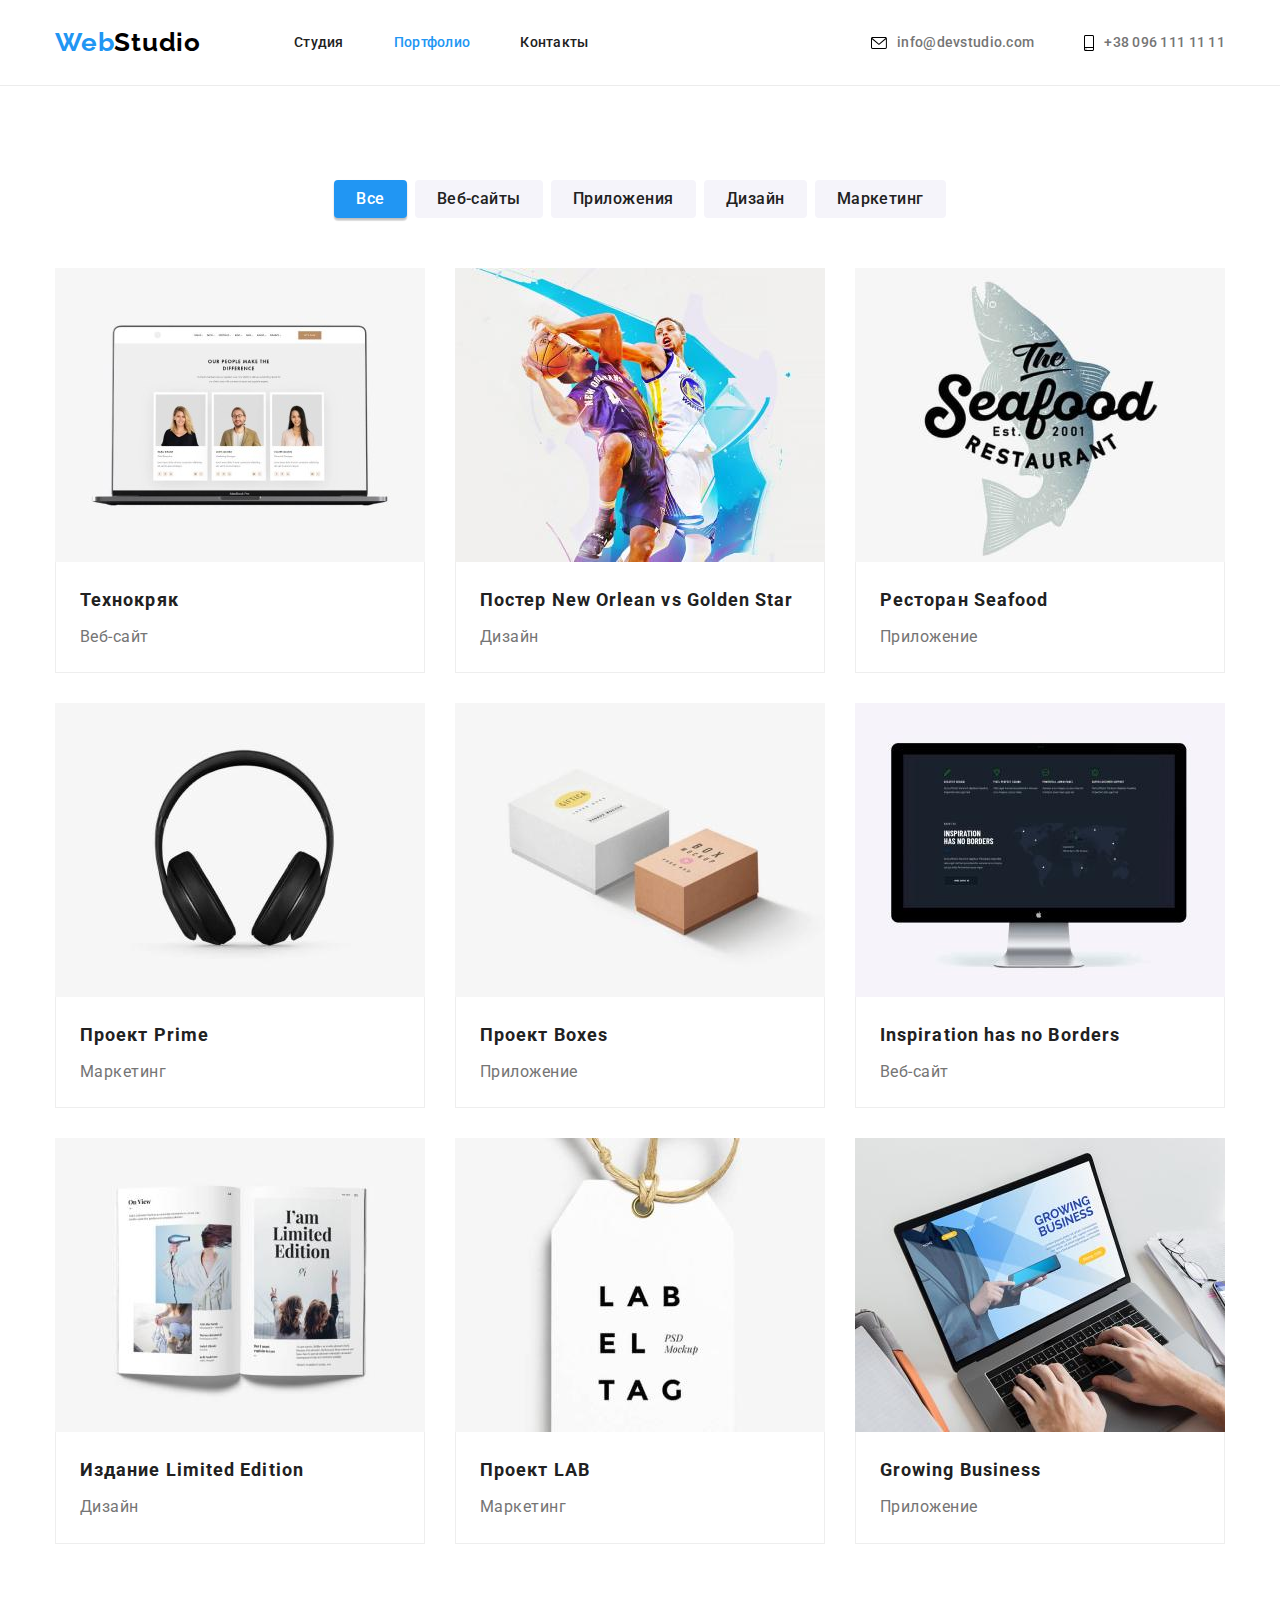
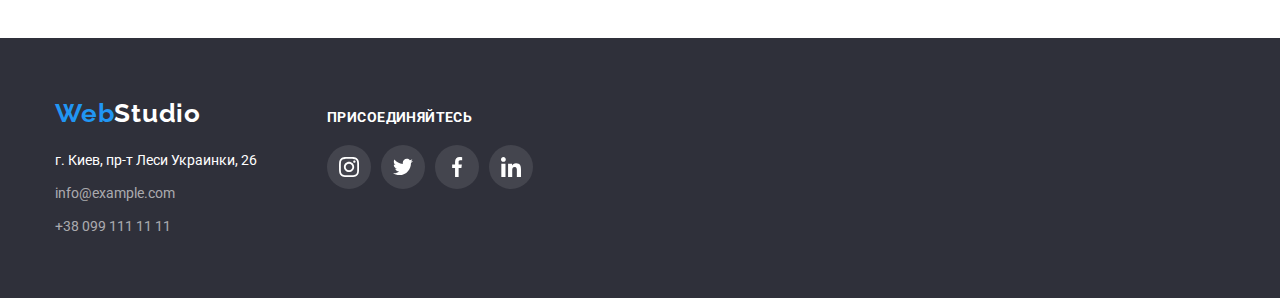
==== portfolio.html @ 83ca03f3 "копіює файли попереднього репозиторію" ====
<!DOCTYPE html>
<html lang="ru">

<head>
  <meta charset="UTF-8" />
  <meta http-equiv="X-UA-Compatible" content="IE=edge" />
  <meta name="viewport" content="width=device-width, initial-scale=1.0" />
  <title>WebStudio</title>
  <link rel="preconnect" href="https://fonts.googleapis.com">
  <link rel="preconnect" href="https://fonts.gstatic.com" crossorigin>
  <link href="https://fonts.googleapis.com/css2?family=Raleway:wght@700&family=Roboto:wght@400;500;700;900&display=swap"
    rel="stylesheet">
  <link rel="stylesheet" href="https://cdnjs.cloudflare.com/ajax/libs/modern-normalize/1.1.0/modern-normalize.min.css">
  <link rel="stylesheet" href="./css/styles.css">

</head>

<body>
  <!-- header -->
  <header class="header">
    <div class="container">
      <a href="" class="logo link">Web<span class="header-modifier-logo">Studio</span></a>
      <nav>
        <ul class="nav list">
          <li class="list-item"><a href="./index.html" class="nav-item link">Студия</a></li>
          <li class="list-item"><a href="./portfolio.html" class="nav-item active link">Портфолио</a></li>
          <li class="list-item"><a href="" class="nav-item  link">Контакты</a></li>
        </ul>
      </nav>

      <ul class="nav-inner list">
        <li class="list-item"><a href="mailto:info@devstudio.com" class="nav-inner-item  link">
            <svg class="nav-inner-icon icon-envelope" width="16px" height="12px">
              <use href="./images/icons.svg#icon-envelope"></use>
            </svg>
            info@devstudio.com</a>
        </li>
        <li class="list-item"><a href="tel:+380961111111" class="nav-inner-item  link">
            <svg class="nav-inner-icon icon-smartphone" width="10px" height="16px">
              <use href="./images/icons.svg#icon-smartphone"></use>
            </svg>
            +38 096 111 11 11</a></li>
      </ul>
    </div>
  </header>

  <main>
    <!-- portfolio -->
    <section class="portfolio section">
      <div class="container">
        <h1 class="title visually-hidden">Портфолио</h1>
        <ul class="menu list">
          <li class="list-item"><button type="button" class="menu-button active">Все</button></li>
          <li class="list-item"><button type="button" class="menu-button">Веб-сайты</button></li>
          <li class="list-item"><button type="button" class="menu-button">Приложения</button></li>
          <li class="list-item"><button type="button" class="menu-button">Дизайн</button></li>
          <li class="list-item"><button type="button" class="menu-button">Маркетинг</button></li>
        </ul>

        <ul class="projects list">
          <li class="list-item">
            <a href="" class="project-link link">
              <img src="./images/technocrack.jpg" alt="на экране ноутбука вебсайт" width="370">
              <div class="projects-content">
                <h2 class="project-title">Технокряк</h2>
                <p class="project-paragraph">Веб-сайт</p>
              </div>
            </a>

          </li>
          <li class="list-item">
            <a href="" class="project-link link">
              <img src="./images/poster-new-orl.jpg" alt="постер с изображением баскетболистов" width="370">
              <div class="projects-content">
                <h2 class="project-title">Постер New Orlean vs Golden Star</h2>
                <p class="project-paragraph">Дизайн</p>
              </div>
            </a>
          </li>
          <li class="list-item">
            <a href="" class="project-link link">
              <img src="./images/restaurant-seafood.jpg" alt="логотип ресторана" width="370">
              <div class="projects-content">
                <h2 class="project-title">Ресторан Seafood</h2>
                <p class="project-paragraph">Приложение</p>
              </div>
            </a>
          </li>
          <li class="list-item">
            <a href="" class="project-link link">
              <img src="./images/project-prime.jpg" alt="наушники" width="370">
              <div class="projects-content">
                <h2 class="project-title">Проект Prime</h2>
                <p class="project-paragraph">Маркетинг</p>
              </div>
            </a>
          </li>
          <li class="list-item">
            <a href="" class="project-link link">
              <img src="./images/project-boxes.jpg" alt="две коробки" width="370">
              <div class="projects-content">
                <h2 class="project-title">Проект Boxes</h2>
                <p class="project-paragraph">Приложение</p>
              </div>
            </a>
          </li>
          <li class="list-item">
            <a href="" class="project-link link">
              <img src="./images/inspiration.jpg" alt="вебсайт на экране монитора" width="370">
              <div class="projects-content">
                <h2 class="project-title">Inspiration has no Borders</h2>
                <p class="project-paragraph">Веб-сайт</p>
              </div>
            </a>
          </li>
          <li class="list-item">
            <a href="" class="project-link link">
              <img src="./images/limited-edition.jpg" alt="развертка журнала" width="370">
              <div class="projects-content">
                <h2 class="project-title">Издание Limited Edition</h2>
                <p class="project-paragraph">Дизайн</p>
              </div>
            </a>
          </li>
          <li class="list-item">
            <a href="" class="project-link link">
              <img src="./images/project-lab.jpg" alt="бирка" width="370">
              <div class="projects-content">
                <h2 class="project-title">Проект LAB</h2>
                <p class="project-paragraph">Маркетинг</p>
              </div>
            </a>
          </li>
          <li class="list-item">
            <a href="" class="project-link link">
              <img src="./images/growing-business.jpg" alt="человек печатает на лэптопе" width="370">
              <div class="projects-content">
                <h2 class="project-title">Growing Business</h2>
                <p class="project-paragraph">Приложение</p>
              </div>
            </a>
          </li>
        </ul>
      </div>

    </section>
  </main>

  <!-- footer  -->
  <footer class="footer">
    <div class="container">
      <div>
        <a href="" class="footer-logo link">Web<span class="footer-modifier-logo">Studio</span></a>
        <address>
          <ul class="footer-list list">
            <li class="list-item">
              <a href="https://goo.gl/maps/eR7fZNgkEcZo2k5L9" target="_blank" class="footer-addres link">г. Киев,
                пр-т
                Леси
                Украинки, 26</a>
            </li>

            <li class="list-item">
              <a href="mailto:info@example.com" class="footer-mail link">info@example.com</a>
            </li>

            <li class="list-item">
              <a href="tel:+380991111111" class="footer-tel link">+38 099 111 11 11</a>
            </li>
          </ul>
        </address>
      </div>
      <div class="footer-follow">
        <p class="footer-follow-paragraph">присоединяйтесь</p>
        <ul class="footer-follow-list list">
          <li class="footer-follow-item"><a class="follow-link" href="">
              <svg class="footer-icon" height="20px" width="20px">
                <use href="./images/icons.svg#icon-instagram"></use>
              </svg>
            </a>
          </li>
          <li class="footer-follow-item"><a class="follow-link" href="">
              <svg class="footer-icon" height="20px" width="20px">
                <use href="./images/icons.svg#icon-twitter"></use>
              </svg>
            </a>
          </li>
          <li class="footer-follow-item"><a class="follow-link" href="">
              <svg class="footer-icon" height="20px" width="20px">
                <use href="./images/icons.svg#icon-facebook"></use>
              </svg>
            </a>
          </li>
          <li class="footer-follow-item"><a class="follow-link" href="">
              <svg class="footer-icon" height="20px" width="20px">
                <use href="./images/icons.svg#icon-linkedin"></use>
              </svg>
            </a>
          </li>
        </ul>
      </div>
    </div>
  </footer>
</body>

</html>
---- css/styles.css ----
:root {
  --header-color: #212121;
  --logo-color: #000000;
  --basic-white-color: #ffffff;
  --secondary-white-color: rgba(255, 255, 255, 0.6);
  --text-color: #757575;
  --accent-color: #2196f3;

  --dark-background-color: #2f303a;
  --light-background-color: #ececec;
  --gray-background: #f5f4fa;
  --border-color: #eeeeee;

  --icon-color: #AFB1B8;
  --footer-icon-bg: rgba(255, 255, 255, 0.1);

  --box-shadow: 0px 1px 3px rgba(0, 0, 0, 0.12), 0px 1px 1px rgba(0, 0, 0, 0.14), 0px 2px 1px rgba(0, 0, 0, 0.2);
  border-radius: 0px 0px 4px 4px;
  --button-shadow: 0px 3px 1px rgba(0, 0, 0, 0.1), 0px 1px 2px rgba(0, 0, 0, 0.08), 0px 2px 2px rgba(0, 0, 0, 0.12);

  --img-gap: 30px;

  --raleway: "Raleway", sans-serif;
  --roboto: "Roboto", sans-serif;
}

body {
  background-color: var(--basic-white-color);
  color: var(--text-color);
  font-family: var(--roboto);
}

h1,
h2,
h3,
p,
ul {
  margin: 0;
  padding: 0;
}

img {
  display: block;
  max-width: 100%;
  height: auto;
}

.link {
  list-style-type: none;
  text-decoration: none;
}

.visually-hidden {
  position: absolute;
  white-space: nowrap;
  width: 1px;
  height: 1px;
  overflow: hidden;
  border: 0;
  padding: 0;
  clip: rect(0 0 0 0);
  clip-path: inset(50%);
  margin: -1px;
}

.list {
  list-style-type: none;
}

.container {
  width: 1200px;
  margin-left: auto;
  margin-right: auto;
  padding-right: 15px;
  padding-left: 15px;
  /* outline: 2px solid tomato; */
}

.section {
  padding-top: 94px;
  padding-bottom: 94px;
}

/* 
header
*/
.header > .container {
  display: flex;
  align-items: center;
}

.header {
  border-bottom: 1px solid var(--light-background-color);
  background-color: var(--basic-white-color);
  /* background-color: teal; */
}

.logo {
  margin-right: 93px;
  padding-top: 24px;
  padding-bottom: 24px;
  color: var(--accent-color);
  font-family: var(--raleway);
  font-weight: 700;
  font-size: 26px;
  line-height: 1.2;
  letter-spacing: 0.03em;
}

.header-modifier-logo {
  color: var(--logo-color);
}

.nav,
.nav-inner {
  display: flex;
  font-weight: 500;
  font-size: 14px;
  line-height: 1.5;
  letter-spacing: 0.02em;
}

.nav > .list-item:not(:last-child) {
  margin-right: 50px;
}

.nav-inner {
  margin-left: auto;
}

.nav-inner > .list-item:not(:last-child) {
  margin-right: 50px;
}

.nav-item {
  color: var(--header-color);
  display: block;
  padding-top: 32px;
  padding-bottom: 32px;
}

.nav-inner-item {
  color: var(--text-color);
  display: flex;
  align-items: center;
  padding-top: 32px;
  padding-bottom: 32px;
}

.nav-inner-icon {
  margin-right: 10px;
}



.nav-item:hover,
.nav-item:focus,
.nav-inner-item:hover,
.nav-inner-item:focus {
  color: var(--accent-color);
}

.nav-inner-item:hover .nav-inner-icon,
.nav-inner-item:focus .nav-inner-icon {
  fill: var(--accent-color);
}

.nav-item.active {
  color: var(--accent-color);
}


/* hero */

.hero {
  background-color: var(--dark-background-color);
  background-image:
  linear-gradient(rgba(47, 48, 58, 0.4),
    rgba(47, 48, 58, 0.4)),
    url(../images/hero-img.jpg);
  background-repeat: no-repeat;
  background-position: center;
  background-size: cover;
  max-width: 1600px;
  margin: 0 auto;
  padding-top: 200px;
  padding-bottom: 200px;  
}

.hero-title {
  margin-right: auto;
  margin-left: auto;
  margin-bottom: 30px;
  width: 696px;
  color: var(--basic-white-color);
  font-weight: 900;
  font-size: 44px;
  line-height: 1.4;
  text-transform: uppercase;
  text-align: center;
  letter-spacing: 0.06em;
}

.hero-button {
  display: block;
  margin-right: auto;
  margin-left: auto;
  padding: 10px 32px;
  border-radius: 4px;
  min-width: 200px;
  border: 0ch;
  background-color: var(--accent-color);
  color: var(--basic-white-color);
  font-family: inherit;
  font-weight: 700;
  font-size: 16px;
  line-height: 1.9;
  text-align: center;
  letter-spacing: 0.06em;
}

.hero-button:focus,
.hero-button:hover {
  cursor: pointer;
}

/* specifics */

.specifics-thumb {
  background-color: var(--gray-background);
  border-radius: 4px;
  height: 120px;
  width: 270px;
  margin-bottom: 30px;
  display: flex;
  justify-content: center;
  align-items: center;
}

.specifics-list {
  display: flex;
  margin-right: calc(-1 * var(--img-gap));
}

.specifics-list > .list-item {
  flex-basis: calc(100% / 4 - var(--img-gap));
  margin-right: var(--img-gap);
}

.specifics-title {
  margin-bottom: 10px;
  color: var(--header-color);
  font-weight: 700;
  font-size: 14px;
  line-height: 1.4;
  text-transform: uppercase;
  letter-spacing: 0.03em;
}

.specifics-paragraph {
  font-size: 14px;
  line-height: 1.7;
  letter-spacing: 0.03em;
}

/* work */
.work.section {
  padding-top: 0;
}

.work-title {
  margin-bottom: 50px;
  color: var(--header-color);
  font-style: normal;
  font-weight: 700;
  font-size: 36px;
  line-height: 1.2;
  text-align: center;
  letter-spacing: 0.03em;
}

.work-list {
  display: flex;
  margin-right: calc(-1 * var(--img-gap));
}

.work-list > .list-item {
  flex-basis: calc(100% / 3 - var(--img-gap));
  margin-right: var(--img-gap);
}

/* team */
.team {
  background-color: var(--gray-background);
}

.team-title {
  margin-bottom: 50px;
  font-weight: 700;
  font-size: 36px;
  line-height: 42px;
  text-align: center;
  letter-spacing: 0.03em;
  color: var(--header-color);
}

.team-list {
  display: flex;
  margin-right: calc(-1 * var(--img-gap));
}

.team-list > .list-item {
  flex-basis: calc(100% / 4 - var(--img-gap));
  margin-right: var(--img-gap);
  background-color: var(--basic-white-color);
  border-radius: 0px 0px 4px 4px;
  box-shadow: var(--box-shadow);
}

.team-item {
  padding: 30px;
}

.team-name {
  margin-bottom: 10px;
  color: var(--header-color);
  font-weight: 500;
  font-size: 16px;
  line-height: 1.2;
  text-align: center;
  letter-spacing: 0.03em;
}

.team-paragraph {
  font-size: 16px;
  line-height: 1.2;
  text-align: center;
  letter-spacing: 0.03em;
  margin-bottom: 16px;
}

.team-follow {
  display: flex;
  justify-content: space-between;
}

.follow-link {
  display: flex;
  justify-content: center;
  align-items: center;
  width: 44px;
  height: 44px;
  border-radius: 50%;
  background-color: var(--basic-white-color);
  color: var(--icon-color);
}

.team-icon {
  fill: currentColor;
}

.team-follow-item>.follow-link:hover,
.team-follow-item>.follow-link:focus {
  background-color: var(--accent-color);
  color: var(--basic-white-color);
}

/* clients */

.clients-title {
  font-weight: 700;
  font-size: 36px;
  line-height: 42px;
  text-align: center;
  letter-spacing: 0.03em;
  color: var(--header-color);
  margin-bottom: 50px;
}

.clients-list {
  display: flex;
  margin-right: calc(-1 * var(--img-gap));
}

.clients-item {
  flex-basis: calc(100% / 6 - var(--img-gap));
  margin-right: var(--img-gap);
}

.clients-link {
  display: flex;
  justify-content: center;
  align-items: center;
  width: 170px; 
  height: 92px;
  border: 1px solid #AFB1B8;
  border-radius: 4px;
  background-color: var(--basic-white-color);
  color: var(--icon-color);
}

.clients-icon {
  fill: currentColor;
}

.clients-link:hover,
.clients-link:focus {
  border-color: var(--accent-color);
  color: var(--accent-color);
}

/* footer */
.footer {
  padding-top: 60px;
  padding-bottom: 60px;
  background-color: var(--dark-background-color);
}

.footer .container {
  align-items: baseline;
  display: flex;
}

.footer-logo {
  display: inline-block;
  margin-bottom: 20px;
  color: var(--accent-color);
  font-family: var(--raleway);
  font-weight: 700;
  font-size: 26px;
  line-height: 1.2;
  letter-spacing: 0.03em;
}

.footer-modifier-logo {
  color: var(--basic-white-color);
}

.footer-list {
  font-style: normal;
  font-size: 14px;
  line-height: 1.7;
}

.footer-list > .list-item:not(:last-child) {
  margin-bottom: 9px;
}

.footer-addres {
  color: var(--basic-white-color);
}

.footer-mail,
.footer-tel {
  color: var(--secondary-white-color);
}

.footer-mail:hover,
.footer-tel:hover,
.footer-addres:hover,
.footer-mail:focus,
.footer-tel:focus,
.footer-addres:focus {
  color: var(--accent-color);
}

.footer-follow {
  margin-left: 70px;
}

.footer-follow-paragraph {  
  margin-bottom: 20px;
  font-weight: 700;
  font-size: 14px;
  line-height: 16px;
  letter-spacing: 0.03em;
  text-transform: uppercase;
  color: var(--basic-white-color);
}

.footer-follow-list {
  display: flex;
}

.footer-follow-item:not(:last-child) {
  margin-right: 10px;
}

.footer-follow-item>.follow-link {
  background-color: var(--footer-icon-bg);
  fill: var(--basic-white-color);
}

.footer-follow-item>.follow-link:hover,
.footer-follow-item>.follow-link:focus {
  background-color: var(--accent-color);
}



/* portfolio */

/* menu */

.menu {
  display: flex;
  margin-bottom: 50px;
  justify-content: center;
}

.menu > .list-item:not(:last-child) {
  margin-right: 8px;
}

.menu-button {
  padding: 6px 22px;
  border-radius: 4px;
  border: 0;
  font-family: inherit;
  background-color: var(--gray-background);
  color: var(--header-color);
  font-weight: 500;
  font-size: 16px;
  line-height: 1.6;
  text-align: center;
  cursor: pointer;
  letter-spacing: 0.03em;
}

.menu-button:hover,
.menu-button:focus {
  background-color: var(--accent-color);
  color: var(--basic-white-color);
  box-shadow: var(--button-shadow);
}

.menu-button.active {
  background-color: var(--accent-color);
  color: var(--basic-white-color);
  box-shadow: var(--button-shadow);
}

/* projects */
.projects {
  display: flex;
  flex-wrap: wrap;
  margin-left: calc(-1 * var(--img-gap));
  margin-top: calc(-1 * var(--img-gap));
}

.projects > .list-item {
  flex-basis: calc(100% / 3 - var(--img-gap));
  margin-left: var(--img-gap);
  margin-top: var(--img-gap);
}

.projects-content {
  padding: 20px 24px;
  background: var(--basic-white-color);
  border: 1px solid var(--border-color);
  border-top: 0;
}

.project-title {
  margin-bottom: 4px;
  color: var(--header-color);
  font-size: 18px;
  line-height: 2;
  letter-spacing: 0.06em;
}

.project-paragraph {
  font-size: 16px;
  line-height: 1.9;
  letter-spacing: 0.03em;
  color: var(--text-color);
}

.project-link {
  display: block;
}

.project-link:hover,
.project-link:focus {
  box-shadow: 0px 1px 1px rgba(0, 0, 0, 0.12),
  0px 4px 4px rgba(0, 0, 0, 0.06),
  1px 4px 6px rgba(0, 0, 0, 0.16);
}
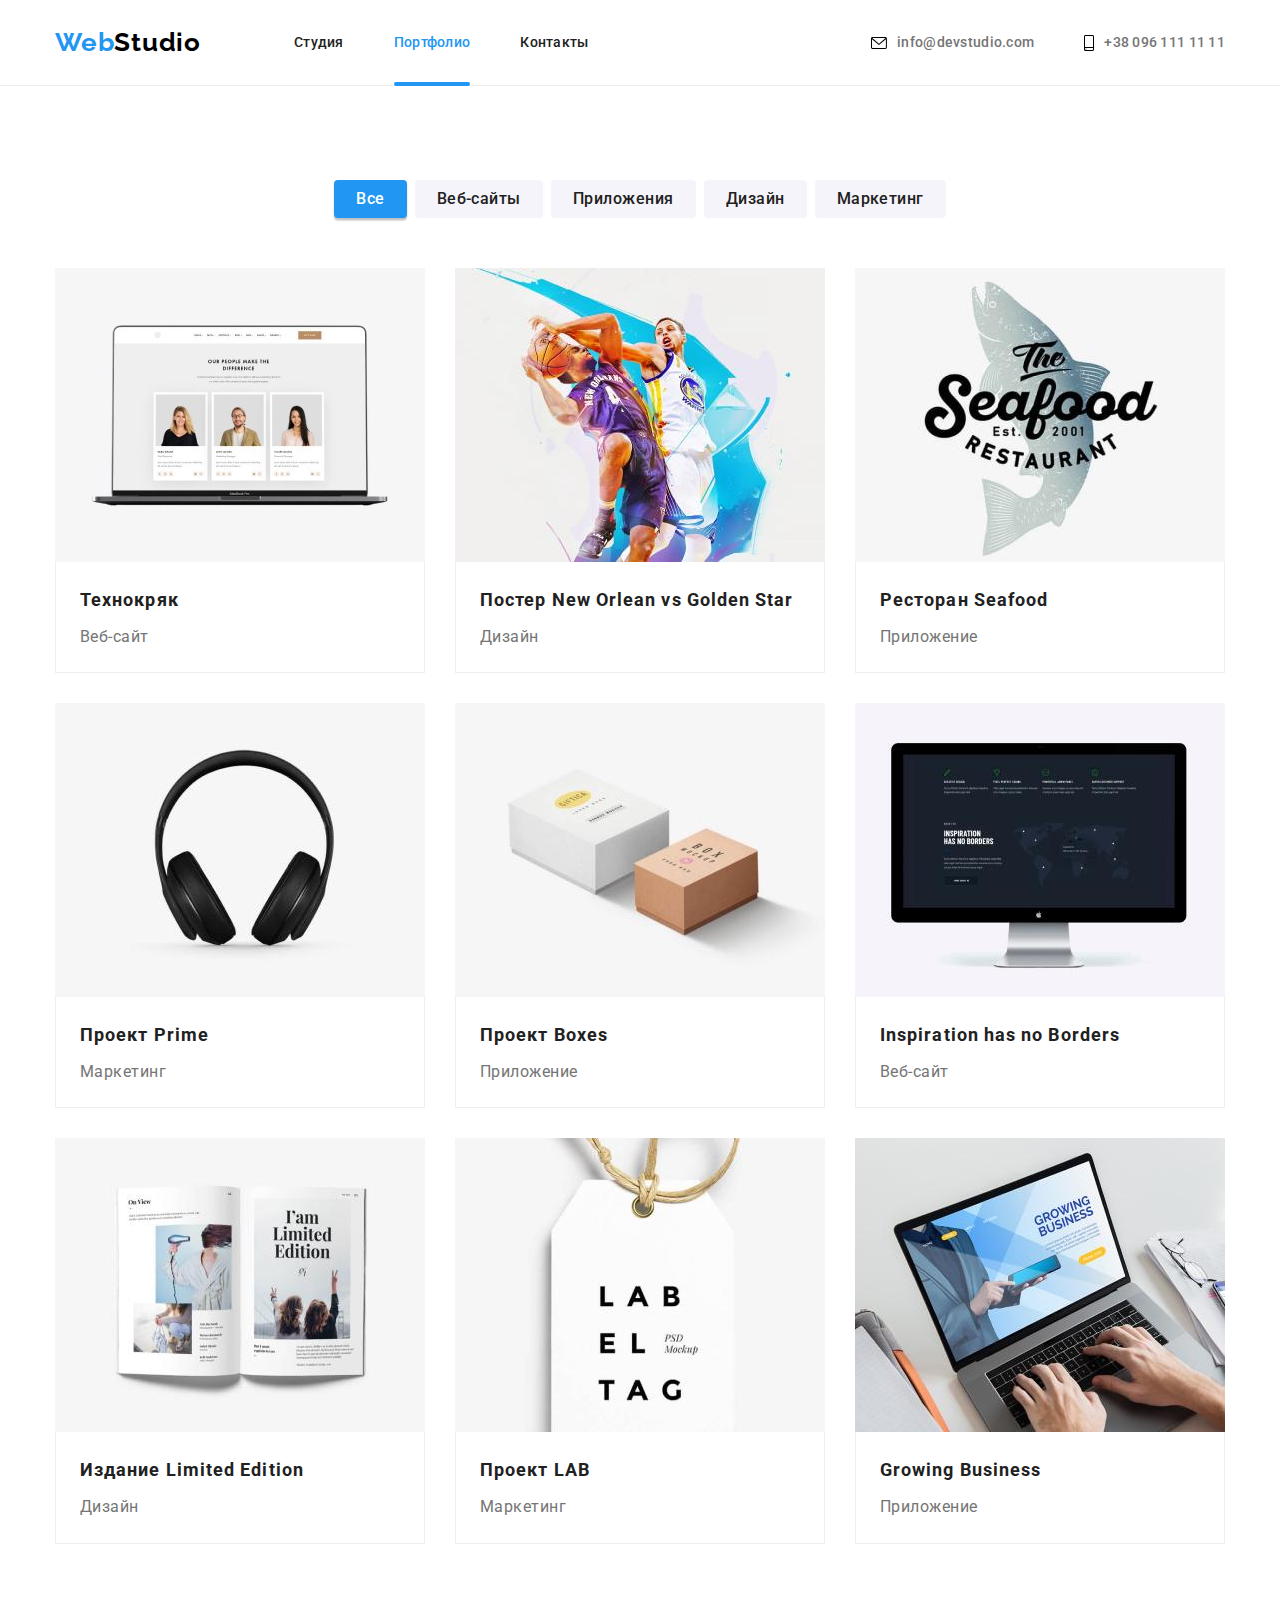
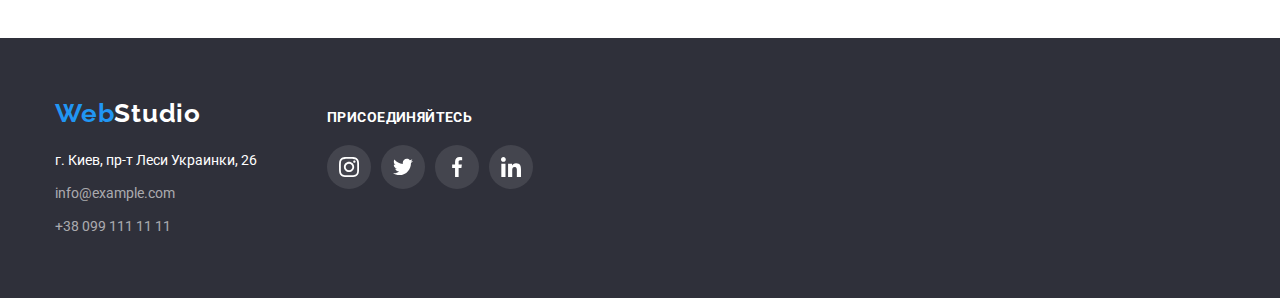
==== commit fa633b26: "додає переходи" ====
--- a/portfolio.html
+++ b/portfolio.html
@@ -60,7 +60,13 @@
         <ul class="projects list">
           <li class="list-item">
             <a href="" class="project-link link">
-              <img src="./images/technocrack.jpg" alt="на экране ноутбука вебсайт" width="370">
+              <div class="project-overlay-wraper">
+                <img src="./images/technocrack.jpg" alt="на экране ноутбука вебсайт" width="370">
+                <p class="project-overlay">Ресурс предлагает комплексные предложения с разным уровнем функционала и
+                  сервисов. Все это позволит
+                  посетителю получить
+                  исчерпывающие сведения о компании или частном лице.</p>
+              </div>
               <div class="projects-content">
                 <h2 class="project-title">Технокряк</h2>
                 <p class="project-paragraph">Веб-сайт</p>
@@ -70,7 +76,13 @@
           </li>
           <li class="list-item">
             <a href="" class="project-link link">
-              <img src="./images/poster-new-orl.jpg" alt="постер с изображением баскетболистов" width="370">
+              <div class="project-overlay-wraper">
+                <img src="./images/poster-new-orl.jpg" alt="постер с изображением баскетболистов" width="370">
+                <p class="project-overlay">Ресурс предлагает комплексные предложения с разным уровнем функционала и
+                  сервисов. Все это позволит
+                  посетителю получить
+                  исчерпывающие сведения о компании или частном лице.</p>
+              </div>
               <div class="projects-content">
                 <h2 class="project-title">Постер New Orlean vs Golden Star</h2>
                 <p class="project-paragraph">Дизайн</p>
@@ -79,16 +91,29 @@
           </li>
           <li class="list-item">
             <a href="" class="project-link link">
-              <img src="./images/restaurant-seafood.jpg" alt="логотип ресторана" width="370">
+              <div class="project-overlay-wraper">
+                <img src="./images/restaurant-seafood.jpg" alt="логотип ресторана" width="370">
+                <p class="project-overlay">Ресурс предлагает комплексные предложения с разным уровнем функционала и
+                  сервисов. Все это позволит
+                  посетителю получить
+                  исчерпывающие сведения о компании или частном лице.</p>
+              </div>
               <div class="projects-content">
                 <h2 class="project-title">Ресторан Seafood</h2>
                 <p class="project-paragraph">Приложение</p>
-              </div>
-            </a>
-          </li>
-          <li class="list-item">
-            <a href="" class="project-link link">
-              <img src="./images/project-prime.jpg" alt="наушники" width="370">
+
+              </div>
+            </a>
+          </li>
+          <li class="list-item">
+            <a href="" class="project-link link">
+              <div class="project-overlay-wraper">
+                <img src="./images/project-prime.jpg" alt="наушники" width="370">
+                <p class="project-overlay">Ресурс предлагает комплексные предложения с разным уровнем функционала и
+                  сервисов. Все это позволит
+                  посетителю получить
+                  исчерпывающие сведения о компании или частном лице.</p>
+              </div>
               <div class="projects-content">
                 <h2 class="project-title">Проект Prime</h2>
                 <p class="project-paragraph">Маркетинг</p>
@@ -97,7 +122,13 @@
           </li>
           <li class="list-item">
             <a href="" class="project-link link">
-              <img src="./images/project-boxes.jpg" alt="две коробки" width="370">
+              <div class="project-overlay-wraper">
+                <img src="./images/project-boxes.jpg" alt="две коробки" width="370">
+                <p class="project-overlay">Ресурс предлагает комплексные предложения с разным уровнем функционала и
+                  сервисов. Все это позволит
+                  посетителю получить
+                  исчерпывающие сведения о компании или частном лице.</p>
+              </div>
               <div class="projects-content">
                 <h2 class="project-title">Проект Boxes</h2>
                 <p class="project-paragraph">Приложение</p>
@@ -106,7 +137,13 @@
           </li>
           <li class="list-item">
             <a href="" class="project-link link">
-              <img src="./images/inspiration.jpg" alt="вебсайт на экране монитора" width="370">
+              <div class="project-overlay-wraper">
+                <img src="./images/inspiration.jpg" alt="вебсайт на экране монитора" width="370">
+                <p class="project-overlay">Ресурс предлагает комплексные предложения с разным уровнем функционала и
+                  сервисов. Все это позволит
+                  посетителю получить
+                  исчерпывающие сведения о компании или частном лице.</p>
+              </div>
               <div class="projects-content">
                 <h2 class="project-title">Inspiration has no Borders</h2>
                 <p class="project-paragraph">Веб-сайт</p>
@@ -115,7 +152,13 @@
           </li>
           <li class="list-item">
             <a href="" class="project-link link">
-              <img src="./images/limited-edition.jpg" alt="развертка журнала" width="370">
+              <div class="project-overlay-wraper">
+                <img src="./images/limited-edition.jpg" alt="развертка журнала" width="370">
+                <p class="project-overlay">Ресурс предлагает комплексные предложения с разным уровнем функционала и
+                  сервисов. Все это позволит
+                  посетителю получить
+                  исчерпывающие сведения о компании или частном лице.</p>
+              </div>
               <div class="projects-content">
                 <h2 class="project-title">Издание Limited Edition</h2>
                 <p class="project-paragraph">Дизайн</p>
@@ -124,7 +167,13 @@
           </li>
           <li class="list-item">
             <a href="" class="project-link link">
-              <img src="./images/project-lab.jpg" alt="бирка" width="370">
+              <div class="project-overlay-wraper">
+                <img src="./images/project-lab.jpg" alt="бирка" width="370">
+                <p class="project-overlay">Ресурс предлагает комплексные предложения с разным уровнем функционала и
+                  сервисов. Все это позволит
+                  посетителю получить
+                  исчерпывающие сведения о компании или частном лице.</p>
+              </div>
               <div class="projects-content">
                 <h2 class="project-title">Проект LAB</h2>
                 <p class="project-paragraph">Маркетинг</p>
@@ -133,7 +182,13 @@
           </li>
           <li class="list-item">
             <a href="" class="project-link link">
-              <img src="./images/growing-business.jpg" alt="человек печатает на лэптопе" width="370">
+              <div class="project-overlay-wraper">
+                <img src="./images/growing-business.jpg" alt="человек печатает на лэптопе" width="370">
+                <p class="project-overlay">Ресурс предлагает комплексные предложения с разным уровнем функционала и
+                  сервисов. Все это позволит
+                  посетителю получить
+                  исчерпывающие сведения о компании или частном лице.</p>
+              </div>
               <div class="projects-content">
                 <h2 class="project-title">Growing Business</h2>
                 <p class="project-paragraph">Приложение</p>
--- a/css/styles.css
+++ b/css/styles.css
@@ -5,6 +5,9 @@
   --secondary-white-color: rgba(255, 255, 255, 0.6);
   --text-color: #757575;
   --accent-color: #2196f3;
+  --background-overlay: rgba(33, 150, 243, 0.9);
+  --backdrop: rgba(0, 0, 0, 0.2);
+  --work-beckground: rgba(47, 48, 58, 0.8);
 
   --dark-background-color: #2f303a;
   --light-background-color: #ececec;
@@ -15,7 +18,7 @@
   --footer-icon-bg: rgba(255, 255, 255, 0.1);
 
   --box-shadow: 0px 1px 3px rgba(0, 0, 0, 0.12), 0px 1px 1px rgba(0, 0, 0, 0.14), 0px 2px 1px rgba(0, 0, 0, 0.2);
-  border-radius: 0px 0px 4px 4px;
+  --border-radius: 0px 0px 4px 4px;
   --button-shadow: 0px 3px 1px rgba(0, 0, 0, 0.1), 0px 1px 2px rgba(0, 0, 0, 0.08), 0px 2px 2px rgba(0, 0, 0, 0.12);
 
   --img-gap: 30px;
@@ -81,9 +84,8 @@
   padding-bottom: 94px;
 }
 
-/* 
-header
-*/
+/*----------------HEADER----------------------*/
+
 .header > .container {
   display: flex;
   align-items: center;
@@ -137,6 +139,10 @@
   display: block;
   padding-top: 32px;
   padding-bottom: 32px;
+
+  transition-property: color;
+  transition-duration: 250ms;
+  transition-timing-function: cubic-bezier(0.4, 0, 0.2, 1);
 }
 
 .nav-inner-item {
@@ -145,13 +151,19 @@
   align-items: center;
   padding-top: 32px;
   padding-bottom: 32px;
+
+  transition-property: color;
+  transition-duration: 250ms;
+  transition-timing-function: cubic-bezier(0.4, 0, 0.2, 1);
 }
 
 .nav-inner-icon {
   margin-right: 10px;
-}
-
-
+
+  transition-property: fill;
+  transition-duration: 250ms;
+  transition-timing-function: cubic-bezier(0.4, 0, 0.2, 1);
+}
 
 .nav-item:hover,
 .nav-item:focus,
@@ -169,8 +181,25 @@
   color: var(--accent-color);
 }
 
-
-/* hero */
+.nav .list-item {
+  position: relative;
+}
+
+.nav-item.active::after {
+  position: absolute;
+  content: '';
+  display: block;
+  width: 100%;
+  height: 4px;
+  border-radius: 2px;
+  background-color: var(--accent-color);
+  bottom: 0;
+  left: 0;
+  transform: translateY(1px);
+}
+
+
+/*-----------------------HERO-------------------*/
 
 .hero {
   background-color: var(--dark-background-color);
@@ -224,7 +253,7 @@
   cursor: pointer;
 }
 
-/* specifics */
+/* -----------------SPECIFICS-------------------- */
 
 .specifics-thumb {
   background-color: var(--gray-background);
@@ -263,7 +292,7 @@
   letter-spacing: 0.03em;
 }
 
-/* work */
+/*-------------------WORK----------------- */
 .work.section {
   padding-top: 0;
 }
@@ -289,7 +318,32 @@
   margin-right: var(--img-gap);
 }
 
-/* team */
+.work-list-wrap {
+  position: relative;
+}
+
+.work-pharagraph {
+  position: absolute;
+  bottom: 0;
+  left: 0;
+  width: 100%;
+  height: 70px;
+
+  display: flex;
+  justify-content: center;
+  align-items: center;
+  
+  font-weight: 700;
+  font-size: 14px;
+  line-height: 1.14;
+  text-align: center;
+  letter-spacing: 0.03em;
+  text-transform: uppercase;
+  color: var(--basic-white-color);
+  background-color: var(--work-beckground) ;
+}
+
+/*----------------TEAM---------------------*/
 .team {
   background-color: var(--gray-background);
 }
@@ -353,6 +407,10 @@
   border-radius: 50%;
   background-color: var(--basic-white-color);
   color: var(--icon-color);
+
+  transition-property: background-color, color;
+  transition-duration: 250ms;
+  transition-timing-function: cubic-bezier(0.4, 0, 0.2, 1);
 }
 
 .team-icon {
@@ -365,7 +423,7 @@
   color: var(--basic-white-color);
 }
 
-/* clients */
+/*------------------CLIENTS---------------------*/
 
 .clients-title {
   font-weight: 700;
@@ -397,6 +455,10 @@
   border-radius: 4px;
   background-color: var(--basic-white-color);
   color: var(--icon-color);
+
+  transition-property: border-color, color;
+  transition-duration: 250ms;
+  transition-timing-function: cubic-bezier(0.4, 0, 0.2, 1);;
 }
 
 .clients-icon {
@@ -409,7 +471,7 @@
   color: var(--accent-color);
 }
 
-/* footer */
+/*------------------FOOTER-------------------*/
 .footer {
   padding-top: 60px;
   padding-bottom: 60px;
@@ -498,9 +560,9 @@
 
 
 
-/* portfolio */
-
-/* menu */
+/*--------------PORTFOLIO---------------*/
+
+/*-------------------MENU------------------*/
 
 .menu {
   display: flex;
@@ -525,6 +587,10 @@
   text-align: center;
   cursor: pointer;
   letter-spacing: 0.03em;
+
+  transition-property: background-color, color, box-shadow;
+  transition-duration: 250ms;
+  transition-timing-function: cubic-bezier(0.4, 0, 0.2, 1);
 }
 
 .menu-button:hover,
@@ -540,7 +606,7 @@
   box-shadow: var(--button-shadow);
 }
 
-/* projects */
+/*---------------------PROJECTS------------------*/
 .projects {
   display: flex;
   flex-wrap: wrap;
@@ -578,6 +644,9 @@
 
 .project-link {
   display: block;
+  transition-property: box-shadow;
+  transition-duration: 250ms;
+  transition-timing-function: cubic-bezier(0.4, 0, 0.2, 1);
 }
 
 .project-link:hover,
@@ -586,3 +655,114 @@
   0px 4px 4px rgba(0, 0, 0, 0.06),
   1px 4px 6px rgba(0, 0, 0, 0.16);
 }
+
+.project-overlay-wraper {
+  position: relative;
+  overflow: hidden;
+}
+
+.project-overlay {
+  position: absolute;
+
+  top: 0;
+  left: 0;
+
+  transform: translateY(100%);
+
+  width: 100%;
+  height: 100%;
+
+  padding: 63px 24px;
+  background-color: var(--background-overlay) ;
+  color: var(--basic-white-color);
+  font-size: 18px;
+  line-height: 1.56;
+  letter-spacing: 0.03em;
+
+    transition-property: transform;
+    transition-duration: 250ms;
+    transition-timing-function: cubic-bezier(0.4, 0, 0.2, 1);
+}
+
+.project-link:hover .project-overlay {
+  transform: translateY(0);
+}
+
+
+/*-------------------- MODAL-------------- */
+
+.backdrop {
+  position: fixed;
+  width: 100vw;
+  height: 100vh;
+  top: 0;
+  left: 0;
+  background-color: var(--backdrop);
+
+  transition-property: opacity, visibility;
+  transition-duration: 250ms;
+  transition-timing-function: cubic-bezier(0.4, 0, 0.2, 1);
+}
+
+.backdrop.is-hidden {
+  visibility: hidden;
+  opacity: 0;
+  pointer-events: none;  
+} 
+
+.backdrop.is-hidden .modal {
+  transform:translate(-50%, -50%) scale(1.5);
+  
+}
+
+.modal {
+  position: absolute;
+  top: 50%;
+  left: 50%;
+  transform: translate(-50%, -50%);
+  min-width: 528px;
+  min-height: 581px;
+  background: var(--basic-white-color);
+  box-shadow: var(--box-shadow);
+  border-radius: 4px;
+
+  transition-property: transform;
+  transition-duration: 250ms;
+  transition-timing-function: cubic-bezier(0.4, 0, 0.2, 1);
+}
+
+.modal-icon {
+  position: absolute;
+  top: 8px;
+  right: 8px;
+  display: flex;
+  justify-content: center;
+  align-items: center;
+  width: 30px;
+  height: 30px;
+  border-radius: 50%;
+  background-color: transparent;
+  border: 2px solid rgba(0, 0, 0, 0.1);
+  color: var(--accent-color);
+
+    transition-property: border-color;
+    transition-duration: 250ms;
+    transition-timing-function: cubic-bezier(0.4, 0, 0.2, 1);
+}
+
+.icon-close {
+    transition-property: fill, transform;
+    transition-duration: 250ms;
+    transition-timing-function: cubic-bezier(0.4, 0, 0.2, 1);
+}
+
+.modal-icon:hover,
+.modal-icon:focus {
+  border-color: var(--accent-color);
+}
+
+.modal-icon:hover .icon-close,
+.modal-icon:focus .icon-close {
+  fill: var(--accent-color);
+  transform: rotate(90deg);
+}